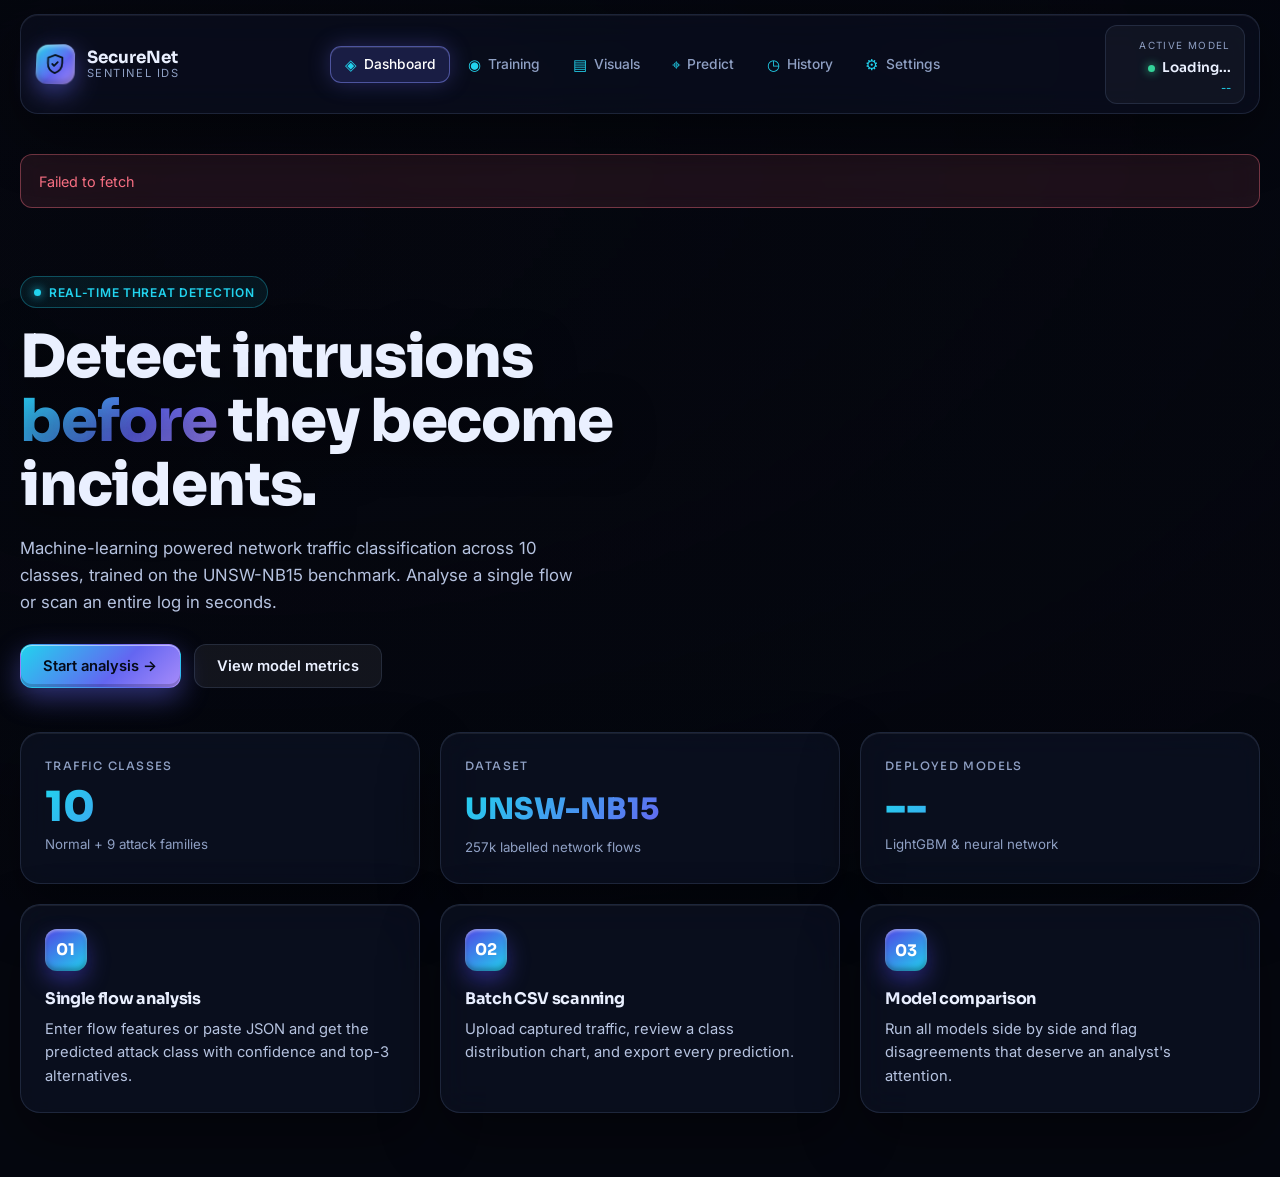
==== frontend_3d/index.html @ 2d17eccb "Add 3D frontend, configurable batch limits, assignment report Co-Authored-By: Claude Sonnet 5 <norep" ====
<!DOCTYPE html>
<html lang="en">
<head>
    <meta charset="UTF-8">
    <meta name="viewport" content="width=device-width, initial-scale=1.0">
    <title>SecureNet Sentinel | AI Intrusion Detection</title>
    <link rel="stylesheet" href="style.css">
    <link rel="preconnect" href="https://fonts.googleapis.com">
    <link href="https://fonts.googleapis.com/css2?family=Inter:wght@400;500;600&family=Sora:wght@500;600;700;800&display=swap" rel="stylesheet">
    <script src="https://cdn.jsdelivr.net/npm/chart.js"></script>
    <script src="https://cdnjs.cloudflare.com/ajax/libs/three.js/r128/three.min.js"></script>
</head>
<body>
    <canvas id="scene3d" aria-hidden="true"></canvas>
    <div class="vignette"></div>

    <div class="app">
        <!-- Top navigation -->
        <header class="topbar">
            <div class="brand">
                <div class="brand-logo">
                    <svg viewBox="0 0 24 24" width="22" height="22" fill="none" stroke="currentColor" stroke-width="2" stroke-linecap="round" stroke-linejoin="round"><path d="M12 2l8 3v6c0 5-3.4 9.3-8 11-4.6-1.7-8-6-8-11V5l8-3z"/><path d="M9 12l2 2 4-4"/></svg>
                </div>
                <div class="brand-text"><strong>SecureNet</strong><span>Sentinel IDS</span></div>
            </div>

            <nav class="sidebar-nav">
                <button class="nav-btn active" data-page="page-dashboard"><span class="icon">◈</span> Dashboard</button>
                <button class="nav-btn" data-page="page-training"><span class="icon">◉</span> Training</button>
                <button class="nav-btn" data-page="page-visualizations"><span class="icon">▤</span> Visuals</button>
                <button class="nav-btn" data-page="page-predictions"><span class="icon">⌖</span> Predict</button>
                <button class="nav-btn" data-page="page-history"><span class="icon">◷</span> History</button>
                <button class="nav-btn" data-page="page-settings"><span class="icon">⚙</span> Settings</button>
            </nav>

            <div class="current-model-status">
                <span class="status-label">Active model</span>
                <div id="statusModelName" class="status-value">Loading...</div>
                <div id="statusModelAcc" class="status-sub">--</div>
            </div>
        </header>

        <main class="main-content">
            <div id="loadingIndicator" class="loading">Connecting to AI Backend...</div>
            <div id="errorIndicator" class="error hidden"></div>

            <!-- Dashboard -->
            <section id="page-dashboard" class="page active">
                <div class="hero">
                    <span class="eyebrow"><i></i> Real-time threat detection</span>
                    <h1>Detect intrusions <em>before</em> they become incidents.</h1>
                    <p>Machine-learning powered network traffic classification across 10 classes, trained on the UNSW-NB15 benchmark. Analyse a single flow or scan an entire log in seconds.</p>
                    <div class="quick-links">
                        <button class="btn primary btn-nav" data-target="page-predictions">Start analysis →</button>
                        <button class="btn secondary btn-nav" data-target="page-visualizations">View model metrics</button>
                    </div>
                </div>

                <div class="layout-grid stats">
                    <div class="card summary-card tilt">
                        <h3>Traffic classes</h3>
                        <div class="big-number">10</div>
                        <small>Normal + 9 attack families</small>
                    </div>
                    <div class="card summary-card tilt">
                        <h3>Dataset</h3>
                        <div class="big-number sm">UNSW-NB15</div>
                        <small>257k labelled network flows</small>
                    </div>
                    <div class="card summary-card tilt">
                        <h3>Deployed models</h3>
                        <div class="big-number" id="dashModelCount">--</div>
                        <small>LightGBM &amp; neural network</small>
                    </div>
                </div>

                <div class="layout-grid features">
                    <div class="card tilt"><div class="f-ico">01</div><h4>Single flow analysis</h4><p>Enter flow features or paste JSON and get the predicted attack class with confidence and top-3 alternatives.</p></div>
                    <div class="card tilt"><div class="f-ico">02</div><h4>Batch CSV scanning</h4><p>Upload captured traffic, review a class distribution chart, and export every prediction.</p></div>
                    <div class="card tilt"><div class="f-ico">03</div><h4>Model comparison</h4><p>Run all models side by side and flag disagreements that deserve an analyst's attention.</p></div>
                </div>
            </section>

            <!-- Training -->
            <section id="page-training" class="page hidden">
                <header class="page-header"><h1>Model Training</h1></header>
                <div class="card">
                    <p>These models were trained on the UNSW-NB15 dataset using an 80/20 train/test split. Due to severe class imbalance, SMOTENC (Synthetic Minority Over-sampling Technique for Nominal and Continuous) was applied to the training set. A RobustScaler was used to handle outliers in the numerical features before passing them to the final estimators.</p>
                    <div class="layout-grid mt-4">
                        <div class="inner"><h4>LightGBM · Gradient Boosting</h4><p>A fast, distributed, high-performance gradient boosting framework based on decision tree algorithms.</p></div>
                        <div class="inner"><h4>MLP · Neural Network</h4><p>A Multi-Layer Perceptron trained with backpropagation, designed to capture complex non-linear relationships in network traffic.</p></div>
                    </div>
                </div>
            </section>

            <!-- Visualizations -->
            <section id="page-visualizations" class="page hidden">
                <header class="page-header">
                    <h1>Model Visualizations</h1>
                    <select id="vizModelSelect" class="form-select"></select>
                </header>
                <div class="layout-grid">
                    <div class="card"><h3>Validation Confusion Matrix</h3><img id="vizConfVal" src="" alt="Validation Confusion Matrix" class="img-fluid"></div>
                    <div class="card"><h3>Test Confusion Matrix</h3><img id="vizConfTest" src="" alt="Test Confusion Matrix" class="img-fluid"></div>
                    <div class="card" style="grid-column: 1 / -1;">
                        <h3>ROC-AUC Curve (Test)</h3>
                        <img id="vizRoc" src="" alt="ROC Curve" class="img-fluid" style="max-width: 600px; margin: 0 auto; display: block;">
                    </div>
                </div>
            </section>

            <!-- Predictions -->
            <section id="page-predictions" class="page hidden">
                <header class="page-header">
                    <h1>Threat Analysis</h1>
                    <select id="predictModelSelect" class="form-select">
                        <option value="compare_all">Compare All Models</option>
                    </select>
                </header>
                <div class="layout-grid">
                    <div class="card">
                        <h2>Manual Input</h2>
                        <div class="toggle-mode mb-3">
                            <label><input type="radio" name="inputMode" value="form" checked> Form</label>
                            <label><input type="radio" name="inputMode" value="json"> JSON</label>
                        </div>
                        <form id="singleForm" class="dynamic-form"></form>
                        <div id="jsonInputMode" class="hidden">
                            <textarea id="jsonInput" rows="10" placeholder='{"proto": "tcp", ...}'></textarea>
                        </div>
                        <button id="btnAnalyze" class="btn primary mt-3">Analyse flow</button>
                        <div id="singleError" class="error hidden mt-3"></div>
                        <div id="singleResultArea" class="mt-4 hidden">
                            <hr>
                            <h3>Result</h3>
                            <div id="singleResultContent"></div>
                        </div>
                    </div>

                    <div class="card">
                        <h2>Batch Prediction (Upload CSV)</h2>
                        <input type="file" id="batchFile" accept=".csv" class="mb-3">
                        <button id="btnBatch" class="btn primary">Run Detection</button>
                        <div id="batchError" class="error hidden mt-3"></div>
                        <div id="batchResults" class="hidden mt-4">
                            <hr>
                            <div class="flex-between mb-3">
                                <h3>Batch Results</h3>
                                <button id="btnDownloadCSV" class="btn secondary sm">Download Results</button>
                            </div>
                            <div id="batchChartContainer" class="hidden mb-4">
                                <h4>Distribution</h4>
                                <canvas id="batchChart"></canvas>
                            </div>
                            <div class="table-responsive">
                                <table id="batchTable" class="data-table">
                                    <thead><tr id="batchTableHeadRow"></tr></thead>
                                    <tbody></tbody>
                                </table>
                            </div>
                        </div>
                    </div>
                </div>
            </section>

            <!-- History -->
            <section id="page-history" class="page hidden">
                <header class="page-header"><h1>Model Performance</h1></header>
                <div class="card">
                    <table class="data-table">
                        <thead><tr><th>Model</th><th>Test Accuracy</th><th>Test Weighted F1</th><th>Dataset</th></tr></thead>
                        <tbody id="historyTableBody"></tbody>
                    </table>
                </div>
            </section>

            <!-- Settings -->
            <section id="page-settings" class="page hidden">
                <header class="page-header"><h1>Settings</h1></header>
                <div class="card" style="max-width: 520px;">
                    <div class="form-group mb-3">
                        <label>API Base URL</label>
                        <input type="text" id="apiBaseUrl" value="http://127.0.0.1:8000/api">
                    </div>
                    <div class="form-group mb-3">
                        <label>API Key</label>
                        <input type="password" id="apiKey" placeholder="Required for Analyze / Batch requests">
                    </div>
                    <button id="btnTestConnection" class="btn secondary">Test Connection</button>
                    <div id="settingsResult" class="mt-3"></div>
                </div>
            </section>
        </main>
    </div>

    <script src="scene.js"></script>
    <script src="app.js"></script>
</body>
</html>
---- frontend_3d/style.css ----
:root {
    --bg: #05070f;
    --panel: rgba(14, 20, 38, 0.62);
    --panel-solid: #0e1426;
    --border: rgba(125, 150, 200, 0.18);
    --text: #eaf0ff;
    --muted: #8fa0c4;
    --cyan: #22d3ee;
    --indigo: #6366f1;
    --violet: #a78bfa;
    --safe: #34d399;
    --danger: #fb7185;
    --warn: #fbbf24;
    --grad: linear-gradient(135deg, #22d3ee, #6366f1 60%, #a78bfa);
}

* { box-sizing: border-box; margin: 0; padding: 0; }
html { scroll-behavior: smooth; }
body {
    font-family: 'Inter', system-ui, sans-serif;
    background: var(--bg);
    color: var(--text);
    min-height: 100vh;
    line-height: 1.6;
    overflow-x: hidden;
}

#scene3d { position: fixed; inset: 0; width: 100vw; height: 100vh; z-index: 0; }
.vignette {
    position: fixed; inset: 0; z-index: 1; pointer-events: none;
    background:
        radial-gradient(ellipse at 20% 30%, rgba(5, 7, 15, 0.0), rgba(5, 7, 15, 0.75) 100%),
        linear-gradient(180deg, rgba(5, 7, 15, 0.2), rgba(5, 7, 15, 0.55));
}
.app { position: relative; z-index: 2; }

h1, h2, h3, h4 { font-family: 'Sora', 'Inter', sans-serif; letter-spacing: -0.02em; }
h2 { font-size: 1.15rem; margin-bottom: 1rem; }
h3 { font-size: 0.85rem; color: var(--muted); font-weight: 500; margin-bottom: 0.6rem; }
h4 { font-size: 1rem; margin-bottom: 0.4rem; }
p { color: #b6c3e0; }
hr { border: 0; border-top: 1px solid var(--border); margin: 1rem 0; }
ul { padding-left: 1.2rem; color: #b6c3e0; }
small { color: var(--muted); }

.hidden { display: none !important; }
.mt-3 { margin-top: 1rem; } .mt-4 { margin-top: 1.5rem; }
.mb-3 { margin-bottom: 1rem; } .mb-4 { margin-bottom: 1.5rem; }
.text-muted { color: var(--muted); }
.flex-between { display: flex; justify-content: space-between; align-items: center; }

/* ---------- Top bar ---------- */
.topbar {
    position: sticky; top: 14px; z-index: 20;
    margin: 14px auto 0; width: min(1240px, calc(100% - 28px));
    display: flex; align-items: center; justify-content: space-between; gap: 1rem;
    padding: 0.6rem 0.9rem;
    background: rgba(10, 15, 30, 0.7);
    backdrop-filter: blur(18px) saturate(140%);
    border: 1px solid var(--border);
    border-radius: 18px;
    box-shadow: 0 20px 60px rgba(0, 0, 0, 0.45), inset 0 1px 0 rgba(255, 255, 255, 0.06);
}
.brand { display: flex; align-items: center; gap: 0.7rem; }
.brand-logo {
    width: 40px; height: 40px; border-radius: 12px; display: grid; place-items: center;
    color: #06121f; background: var(--grad);
    box-shadow: 0 8px 24px rgba(99, 102, 241, 0.5), inset 0 -3px 6px rgba(0, 0, 0, 0.25), inset 0 2px 4px rgba(255, 255, 255, 0.5);
    transform: perspective(200px) rotateY(-14deg) rotateX(8deg);
}
.brand-text { display: flex; flex-direction: column; line-height: 1.15; }
.brand-text strong { font-family: 'Sora', sans-serif; font-size: 1.05rem; }
.brand-text span { font-size: 0.7rem; color: var(--muted); letter-spacing: 0.14em; text-transform: uppercase; }

.sidebar-nav { display: flex; gap: 0.2rem; flex-wrap: wrap; justify-content: center; }
.nav-btn {
    display: flex; align-items: center; gap: 0.45rem;
    padding: 0.5rem 0.85rem; border-radius: 11px;
    border: 1px solid transparent; background: transparent; color: var(--muted);
    font: 500 0.86rem 'Inter', sans-serif; cursor: pointer; transition: all 0.18s ease;
}
.nav-btn .icon { color: var(--cyan); font-size: 0.95rem; }
.nav-btn:hover { color: var(--text); background: rgba(255, 255, 255, 0.05); }
.nav-btn.active {
    color: #fff; background: rgba(99, 102, 241, 0.2); border-color: rgba(129, 140, 248, 0.5);
    box-shadow: 0 0 22px rgba(99, 102, 241, 0.3), inset 0 1px 0 rgba(255, 255, 255, 0.1);
}

.current-model-status {
    text-align: right; padding: 0.35rem 0.8rem; border-radius: 12px;
    background: rgba(255, 255, 255, 0.04); border: 1px solid var(--border); min-width: 140px;
}
.status-label { font-size: 0.62rem; text-transform: uppercase; letter-spacing: 0.14em; color: var(--muted); }
.status-value { font-family: 'Sora', sans-serif; font-size: 0.85rem; font-weight: 600; }
.status-value::before {
    content: ''; display: inline-block; width: 7px; height: 7px; border-radius: 50%;
    background: var(--safe); margin-right: 0.4rem; box-shadow: 0 0 10px var(--safe);
    animation: pulse 2s infinite;
}
.status-sub { font-size: 0.72rem; color: var(--cyan); }
@keyframes pulse { 50% { opacity: 0.35; } }

/* ---------- Main ---------- */
.main-content { width: min(1240px, calc(100% - 28px)); margin: 0 auto; padding: 2.5rem 0 4rem; }
.page { animation: rise 0.5s cubic-bezier(.2, .8, .2, 1); }
@keyframes rise { from { opacity: 0; transform: translateY(18px) scale(0.99); } }

.page-header {
    display: flex; justify-content: space-between; align-items: center; gap: 1rem;
    margin-bottom: 1.5rem; flex-wrap: wrap;
}
.page-header h1 { font-size: 2rem; font-weight: 700; }

.layout-grid { display: grid; grid-template-columns: repeat(auto-fit, minmax(320px, 1fr)); gap: 1.25rem; }
.layout-grid.stats, .layout-grid.features { margin-top: 1.25rem; }

/* Hero */
.hero { max-width: 640px; padding: 3rem 0 1.5rem; }
.eyebrow {
    display: inline-flex; align-items: center; gap: 0.5rem; padding: 0.35rem 0.8rem;
    border-radius: 999px; font-size: 0.75rem; font-weight: 600; letter-spacing: 0.06em; text-transform: uppercase;
    color: var(--cyan); background: rgba(34, 211, 238, 0.08); border: 1px solid rgba(34, 211, 238, 0.3);
}
.eyebrow i { width: 7px; height: 7px; border-radius: 50%; background: var(--cyan); box-shadow: 0 0 10px var(--cyan); }
.hero h1 {
    font-size: clamp(2.2rem, 5vw, 3.7rem); line-height: 1.08; font-weight: 800; margin: 1.1rem 0;
    text-shadow: 0 10px 40px rgba(0, 0, 0, 0.6);
}
.hero h1 em {
    font-style: normal; background: var(--grad); -webkit-background-clip: text; background-clip: text; color: transparent;
}
.hero p { font-size: 1.05rem; max-width: 560px; margin-bottom: 1.75rem; }
.quick-links { display: flex; gap: 0.8rem; flex-wrap: wrap; }

/* ---------- Cards (glass + 3D) ---------- */
.card {
    position: relative;
    background: var(--panel);
    backdrop-filter: blur(16px) saturate(130%);
    border: 1px solid var(--border);
    border-radius: 20px;
    padding: 1.5rem;
    box-shadow: 0 24px 60px rgba(0, 0, 0, 0.4), inset 0 1px 0 rgba(255, 255, 255, 0.07);
    transition: transform 0.12s ease-out, border-color 0.2s, box-shadow 0.2s;
    transform-style: preserve-3d;
}
.card.tilt:hover { border-color: rgba(129, 140, 248, 0.55); box-shadow: 0 30px 70px rgba(79, 70, 229, 0.25), inset 0 1px 0 rgba(255, 255, 255, 0.1); }
.summary-card h3 { text-transform: uppercase; letter-spacing: 0.12em; font-size: 0.72rem; }
.big-number {
    font-family: 'Sora', sans-serif; font-size: 2.6rem; font-weight: 800; line-height: 1.1;
    background: var(--grad); -webkit-background-clip: text; background-clip: text; color: transparent;
}
.big-number.sm { font-size: 1.85rem; padding: 0.5rem 0; }
.features .card p { font-size: 0.92rem; }
.f-ico {
    width: 42px; height: 42px; border-radius: 12px; display: grid; place-items: center; margin-bottom: 0.9rem;
    font-family: 'Sora', sans-serif; font-weight: 700; color: #fff;
    background: linear-gradient(145deg, #4f46e5, #22d3ee);
    box-shadow: 0 10px 22px rgba(79, 70, 229, 0.45), inset 0 2px 3px rgba(255, 255, 255, 0.4), inset 0 -3px 5px rgba(0, 0, 0, 0.3);
    transform: translateZ(30px);
}
.inner { padding: 1rem 1.1rem; border-radius: 14px; background: rgba(255, 255, 255, 0.03); border: 1px solid var(--border); }

/* ---------- Buttons & inputs ---------- */
.btn {
    padding: 0.75rem 1.4rem; border-radius: 12px; border: 1px solid transparent;
    font: 600 0.92rem 'Inter', sans-serif; cursor: pointer; transition: all 0.18s ease;
}
.btn.primary {
    color: #050a18; background: var(--grad);
    box-shadow: 0 10px 28px rgba(99, 102, 241, 0.45), inset 0 1px 0 rgba(255, 255, 255, 0.5), inset 0 -3px 0 rgba(0, 0, 0, 0.18);
}
.btn.primary:hover { transform: translateY(-2px); box-shadow: 0 16px 36px rgba(99, 102, 241, 0.6), inset 0 1px 0 rgba(255, 255, 255, 0.5), inset 0 -3px 0 rgba(0, 0, 0, 0.18); }
.btn.primary:active { transform: translateY(1px); }
.btn.secondary { color: var(--text); background: rgba(255, 255, 255, 0.06); border-color: var(--border); }
.btn.secondary:hover { border-color: var(--cyan); color: var(--cyan); }
.btn.sm { padding: 0.45rem 0.9rem; font-size: 0.8rem; }

input[type="text"], input[type="password"], textarea, .form-select {
    width: 100%; padding: 0.6rem 0.8rem; color: var(--text);
    background: rgba(4, 7, 18, 0.7); border: 1px solid var(--border); border-radius: 11px;
    font: 0.9rem 'Inter', sans-serif; outline: none; transition: border-color 0.15s, box-shadow 0.15s;
}
textarea { font-family: ui-monospace, Consolas, monospace; resize: vertical; }
input:focus, textarea:focus, .form-select:focus { border-color: var(--cyan); box-shadow: 0 0 0 3px rgba(34, 211, 238, 0.18); }
.form-select { width: auto; min-width: 230px; cursor: pointer; }
.form-select option { background: var(--panel-solid); }
input[type="file"] { color: var(--muted); font-size: 0.88rem; }
input[type="file"]::file-selector-button {
    margin-right: 0.8rem; padding: 0.5rem 0.9rem; border-radius: 9px; cursor: pointer;
    border: 1px solid var(--border); background: rgba(255, 255, 255, 0.07); color: var(--text);
}
.toggle-mode { display: inline-flex; gap: 0.2rem; padding: 0.25rem; border-radius: 12px; background: rgba(4, 7, 18, 0.7); border: 1px solid var(--border); }
.toggle-mode label { padding: 0.35rem 1rem; border-radius: 9px; cursor: pointer; font-size: 0.85rem; color: var(--muted); }
.toggle-mode label:has(input:checked) { background: rgba(99, 102, 241, 0.3); color: #fff; }
.toggle-mode input { display: none; }

.dynamic-form {
    display: grid; grid-template-columns: repeat(auto-fill, minmax(135px, 1fr)); gap: 0.7rem;
    max-height: 400px; overflow-y: auto; padding-right: 0.4rem;
}
.form-group label { display: block; font-size: 0.7rem; color: var(--muted); margin-bottom: 0.25rem; font-family: ui-monospace, Consolas, monospace; }
::-webkit-scrollbar { width: 8px; height: 8px; }
::-webkit-scrollbar-thumb { background: rgba(125, 150, 200, 0.3); border-radius: 8px; }

/* ---------- Feedback ---------- */
.loading, .error { padding: 0.9rem 1.1rem; border-radius: 12px; margin-bottom: 1.25rem; font-size: 0.9rem; backdrop-filter: blur(10px); }
.loading { background: rgba(34, 211, 238, 0.1); border: 1px solid rgba(34, 211, 238, 0.35); color: var(--cyan); }
.error { background: rgba(251, 113, 133, 0.1); border: 1px solid rgba(251, 113, 133, 0.4); color: var(--danger); }

.badge { display: inline-block; padding: 0.2rem 0.7rem; border-radius: 999px; font-size: 0.8rem; font-weight: 600; border: 1px solid transparent; }
.badge.safe { background: rgba(52, 211, 153, 0.12); color: var(--safe); border-color: rgba(52, 211, 153, 0.4); }
.badge.danger { background: rgba(251, 113, 133, 0.12); color: var(--danger); border-color: rgba(251, 113, 133, 0.4); box-shadow: 0 0 18px rgba(251, 113, 133, 0.2); }
.badge.warning { background: rgba(251, 191, 36, 0.12); color: var(--warn); border-color: rgba(251, 191, 36, 0.4); }

.compare-row {
    display: flex; align-items: center; justify-content: space-between; gap: 1rem;
    padding: 0.7rem 0.9rem; margin-bottom: 0.5rem; border-radius: 12px;
    background: rgba(4, 7, 18, 0.5); border: 1px solid var(--border);
}
.compare-model-name { font-weight: 600; }

/* ---------- Tables & images ---------- */
.table-responsive { overflow: auto; max-height: 460px; border: 1px solid var(--border); border-radius: 14px; }
.data-table { width: 100%; border-collapse: collapse; font-size: 0.88rem; }
.data-table th {
    position: sticky; top: 0; text-align: left; padding: 0.75rem 1rem; background: var(--panel-solid);
    color: var(--muted); font-size: 0.7rem; text-transform: uppercase; letter-spacing: 0.1em;
}
.data-table td { padding: 0.7rem 1rem; border-top: 1px solid var(--border); }
.data-table tbody tr:hover { background: rgba(99, 102, 241, 0.08); }
.img-fluid { width: 100%; height: auto; border-radius: 14px; background: #fff; box-shadow: 0 14px 40px rgba(0, 0, 0, 0.5); }

@media (max-width: 900px) {
    .topbar { flex-wrap: wrap; position: static; }
    .current-model-status { text-align: left; }
    .hero { padding-top: 1.5rem; }
    .layout-grid { grid-template-columns: 1fr; }
}
@media (prefers-reduced-motion: reduce) {
    .page, .status-value::before { animation: none; }
    .card { transition: none; }
}
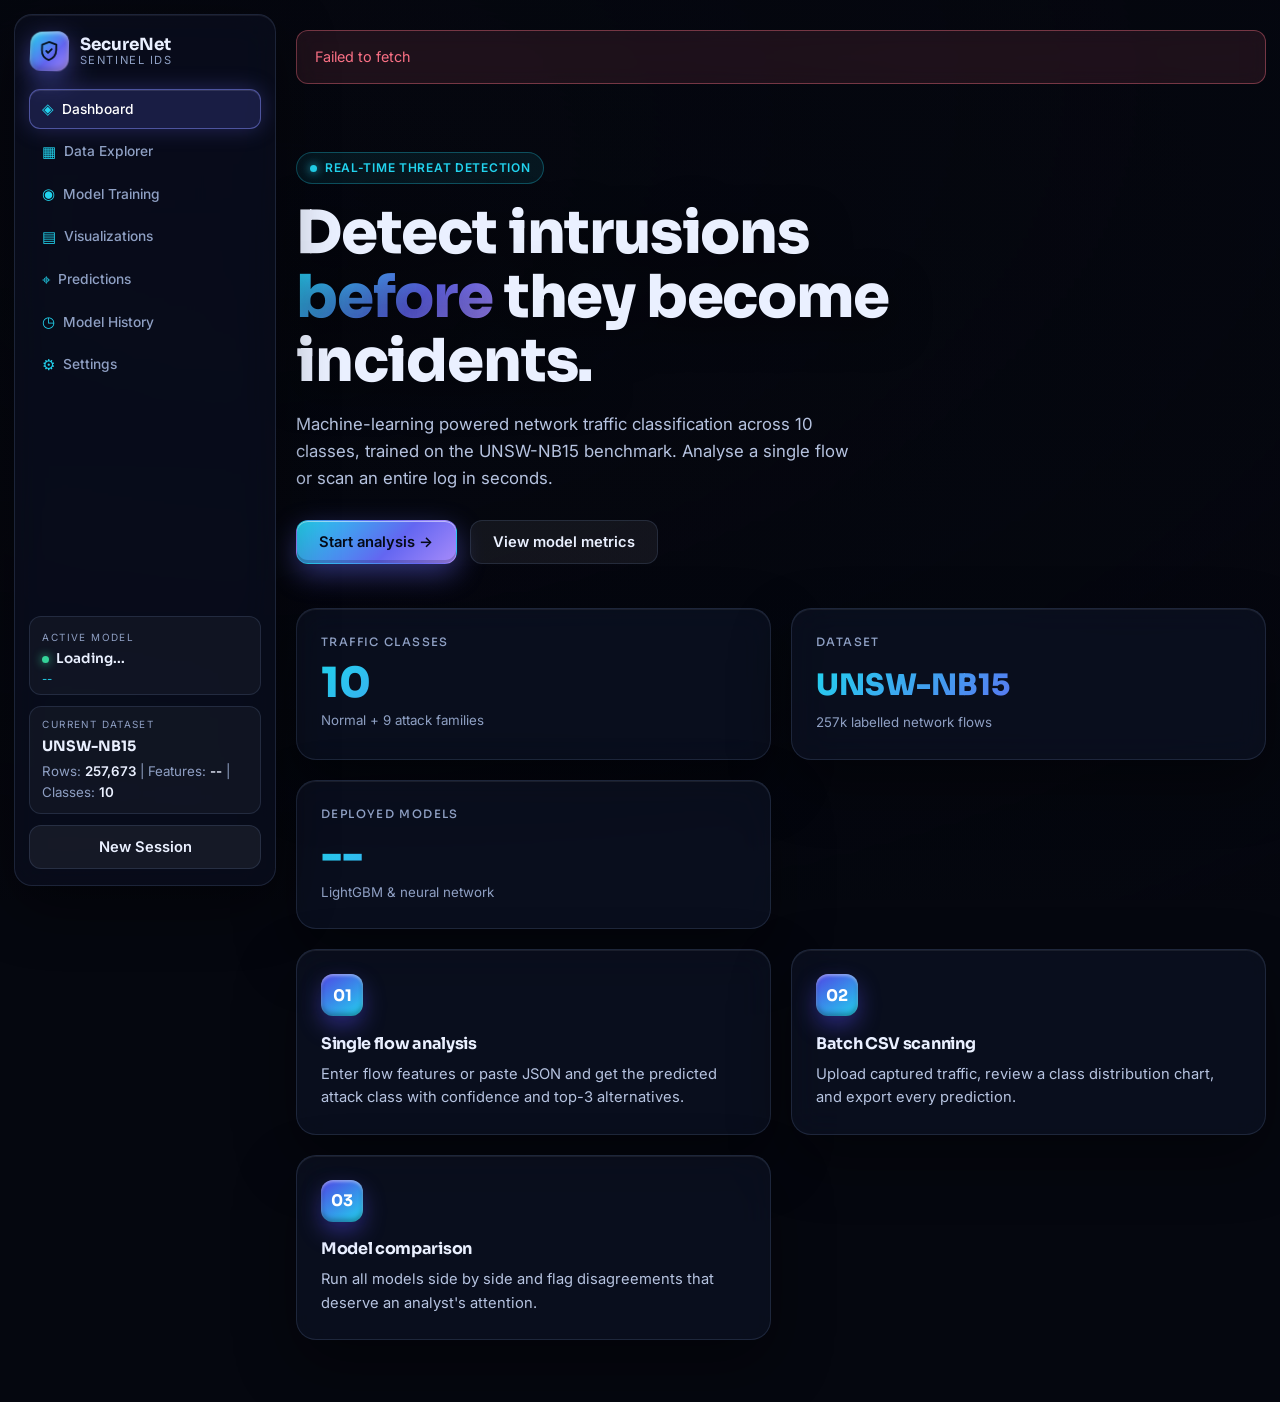
==== commit e91ba763: "Match sample screens: sidebar layout, data explorer, accuracy/feature charts, history actions; add n" ====
--- a/frontend_3d/index.html
+++ b/frontend_3d/index.html
@@ -15,8 +15,8 @@
     <div class="vignette"></div>
 
     <div class="app">
-        <!-- Top navigation -->
-        <header class="topbar">
+        <!-- Sidebar navigation -->
+        <aside class="topbar">
             <div class="brand">
                 <div class="brand-logo">
                     <svg viewBox="0 0 24 24" width="22" height="22" fill="none" stroke="currentColor" stroke-width="2" stroke-linecap="round" stroke-linejoin="round"><path d="M12 2l8 3v6c0 5-3.4 9.3-8 11-4.6-1.7-8-6-8-11V5l8-3z"/><path d="M9 12l2 2 4-4"/></svg>
@@ -26,19 +26,28 @@
 
             <nav class="sidebar-nav">
                 <button class="nav-btn active" data-page="page-dashboard"><span class="icon">◈</span> Dashboard</button>
-                <button class="nav-btn" data-page="page-training"><span class="icon">◉</span> Training</button>
-                <button class="nav-btn" data-page="page-visualizations"><span class="icon">▤</span> Visuals</button>
-                <button class="nav-btn" data-page="page-predictions"><span class="icon">⌖</span> Predict</button>
-                <button class="nav-btn" data-page="page-history"><span class="icon">◷</span> History</button>
+                <button class="nav-btn" data-page="page-explorer"><span class="icon">▦</span> Data Explorer</button>
+                <button class="nav-btn" data-page="page-training"><span class="icon">◉</span> Model Training</button>
+                <button class="nav-btn" data-page="page-visualizations"><span class="icon">▤</span> Visualizations</button>
+                <button class="nav-btn" data-page="page-predictions"><span class="icon">⌖</span> Predictions</button>
+                <button class="nav-btn" data-page="page-history"><span class="icon">◷</span> Model History</button>
                 <button class="nav-btn" data-page="page-settings"><span class="icon">⚙</span> Settings</button>
             </nav>
 
-            <div class="current-model-status">
-                <span class="status-label">Active model</span>
-                <div id="statusModelName" class="status-value">Loading...</div>
-                <div id="statusModelAcc" class="status-sub">--</div>
+            <div class="sidebar-foot">
+                <div class="current-model-status">
+                    <span class="status-label">Active model</span>
+                    <div id="statusModelName" class="status-value">Loading...</div>
+                    <div id="statusModelAcc" class="status-sub">--</div>
+                </div>
+                <div class="dataset-info">
+                    <span class="status-label">Current dataset</span>
+                    <strong>UNSW-NB15</strong>
+                    <small>Rows: <b id="dsRows">257,673</b> | Features: <b id="dsFeatures">--</b> | Classes: <b>10</b></small>
+                </div>
+                <button id="btnNewSession" class="btn secondary new-session">New Session</button>
             </div>
-        </header>
+        </aside>
 
         <main class="main-content">
             <div id="loadingIndicator" class="loading">Connecting to AI Backend...</div>
@@ -81,27 +90,64 @@
                 </div>
             </section>
 
+            <!-- Data Explorer -->
+            <section id="page-explorer" class="page hidden">
+                <header class="page-header"><h1>Data Explorer</h1></header>
+                <div class="card">
+                    <h2>Dataset Upload</h2>
+                    <input type="file" id="explorerFile" accept=".csv" class="mb-3">
+                    <p class="text-muted" id="explorerHint">Choose a CSV to preview it locally. Nothing is uploaded to the server.</p>
+                    <div id="explorerOut" class="hidden mt-3">
+                        <div class="table-responsive"><table class="data-table"><thead id="explorerHead"></thead><tbody id="explorerBody"></tbody></table></div>
+                        <div class="ds-stats mt-3" id="explorerStats"></div>
+                        <div id="explorerChartWrap" class="hidden mt-4"><h4>Class distribution (attack_cat)</h4><canvas id="explorerChart"></canvas></div>
+                    </div>
+                </div>
+            </section>
+
             <!-- Training -->
             <section id="page-training" class="page hidden">
                 <header class="page-header"><h1>Model Training</h1></header>
-                <div class="card">
-                    <p>These models were trained on the UNSW-NB15 dataset using an 80/20 train/test split. Due to severe class imbalance, SMOTENC (Synthetic Minority Over-sampling Technique for Nominal and Continuous) was applied to the training set. A RobustScaler was used to handle outliers in the numerical features before passing them to the final estimators.</p>
-                    <div class="layout-grid mt-4">
-                        <div class="inner"><h4>LightGBM · Gradient Boosting</h4><p>A fast, distributed, high-performance gradient boosting framework based on decision tree algorithms.</p></div>
-                        <div class="inner"><h4>MLP · Neural Network</h4><p>A Multi-Layer Perceptron trained with backpropagation, designed to capture complex non-linear relationships in network traffic.</p></div>
-                    </div>
+                <div class="algo-row">
+                    <div class="algo selected"><b>LightGBM</b><span>★★★</span></div>
+                    <div class="algo selected"><b>MLP</b><span>★★★</span></div>
+                    <div class="algo"><b>Random Forest</b><span>notebook only</span></div>
+                    <div class="algo"><b>XGBoost</b><span>notebook only</span></div>
+                </div>
+                <div class="layout-grid mt-4">
+                    <div class="card">
+                        <h2>Algorithm Configuration</h2>
+                        <div class="kv"><span>LightGBM</span><b>defaults, random_state=42</b></div>
+                        <div class="kv"><span>MLP hidden layers</span><b>(100, 50)</b></div>
+                        <div class="kv"><span>MLP max iterations</span><b>1000</b></div>
+                        <div class="kv"><span>Scaler</span><b>RobustScaler</b></div>
+                        <div class="kv"><span>Encoding</span><b>One-hot (proto, service, state)</b></div>
+                    </div>
+                    <div class="card">
+                        <h2>Training Settings</h2>
+                        <div class="kv"><span>Train / validation split</span><b>80 / 20 (stratified)</b></div>
+                        <div class="kv"><span>Class balancing</span><b>SMOTENC</b></div>
+                        <div class="kv"><span>Final test set</span><b>UNSW-NB15 partition (82,332)</b></div>
+                        <div class="progress"><div style="width:100%"></div></div>
+                        <small>Training complete. Models are trained in the notebook (Assignmetn_one_file.ipynb) and loaded here for inference.</small>
+                    </div>
+                </div>
+                <div class="card mt-4">
+                    <p>Due to severe class imbalance, SMOTENC (SMOTE for Nominal and Continuous features) was applied to the training set, and a RobustScaler handles outliers in numeric features. LightGBM is a fast gradient-boosting framework on decision trees; the MLP is a neural network trained with backpropagation to capture non-linear relationships in network traffic.</p>
                 </div>
             </section>
 
             <!-- Visualizations -->
             <section id="page-visualizations" class="page hidden">
                 <header class="page-header">
-                    <h1>Model Visualizations</h1>
+                    <h1>Visualization Dashboard</h1>
                     <select id="vizModelSelect" class="form-select"></select>
                 </header>
                 <div class="layout-grid">
-                    <div class="card"><h3>Validation Confusion Matrix</h3><img id="vizConfVal" src="" alt="Validation Confusion Matrix" class="img-fluid"></div>
-                    <div class="card"><h3>Test Confusion Matrix</h3><img id="vizConfTest" src="" alt="Test Confusion Matrix" class="img-fluid"></div>
+                    <div class="card"><h3>Model Accuracy Comparison</h3><canvas id="vizAccChart"></canvas></div>
+                    <div class="card"><h3>Feature Importance (LightGBM, top 10)</h3><canvas id="vizFeatChart"></canvas></div>
+                    <div class="card"><h3>Confusion Matrix (Test)</h3><img id="vizConfTest" src="" alt="Test Confusion Matrix" class="img-fluid"></div>
+                    <div class="card"><h3>Confusion Matrix (Validation)</h3><img id="vizConfVal" src="" alt="Validation Confusion Matrix" class="img-fluid"></div>
                     <div class="card" style="grid-column: 1 / -1;">
                         <h3>ROC-AUC Curve (Test)</h3>
                         <img id="vizRoc" src="" alt="ROC Curve" class="img-fluid" style="max-width: 600px; margin: 0 auto; display: block;">
@@ -112,7 +158,7 @@
             <!-- Predictions -->
             <section id="page-predictions" class="page hidden">
                 <header class="page-header">
-                    <h1>Threat Analysis</h1>
+                    <h1>Make Predictions</h1>
                     <select id="predictModelSelect" class="form-select">
                         <option value="compare_all">Compare All Models</option>
                     </select>
@@ -165,12 +211,16 @@
 
             <!-- History -->
             <section id="page-history" class="page hidden">
-                <header class="page-header"><h1>Model Performance</h1></header>
+                <header class="page-header"><h1>Model Performance History</h1></header>
                 <div class="card">
                     <table class="data-table">
-                        <thead><tr><th>Model</th><th>Test Accuracy</th><th>Test Weighted F1</th><th>Dataset</th></tr></thead>
+                        <thead><tr><th>Date</th><th>ID</th><th>Model</th><th>Accuracy</th><th>Weighted F1</th><th>Dataset</th><th>Action</th></tr></thead>
                         <tbody id="historyTableBody"></tbody>
                     </table>
+                    <div class="mt-3 hist-actions">
+                        <button class="btn secondary sm" id="btnCompareAll">Compare</button>
+                        <button class="btn secondary sm" id="btnClearHist">Clear list</button>
+                    </div>
                 </div>
             </section>
 
@@ -195,5 +245,6 @@
 
     <script src="scene.js"></script>
     <script src="app.js"></script>
+    <script src="extras.js"></script>
 </body>
 </html>
--- a/frontend_3d/style.css
+++ b/frontend_3d/style.css
@@ -241,3 +241,40 @@
     .page, .status-value::before { animation: none; }
     .card { transition: none; }
 }
+
+/* ---------- Sidebar layout (matches sample screens) ---------- */
+.app { display: flex; align-items: flex-start; gap: 1.25rem; width: min(1440px, calc(100% - 28px)); margin: 14px auto; }
+.topbar {
+    position: sticky; top: 14px; margin: 0; width: 262px; flex-shrink: 0;
+    height: calc(100vh - 28px); flex-direction: column; align-items: stretch; justify-content: flex-start; gap: 1.1rem;
+    padding: 1rem 0.85rem; overflow-y: auto;
+}
+.sidebar-nav { flex-direction: column; flex-wrap: nowrap; justify-content: flex-start; gap: 0.15rem; }
+.nav-btn { width: 100%; padding: 0.6rem 0.8rem; }
+.main-content { flex: 1; min-width: 0; width: auto; margin: 0; padding: 1rem 0 3rem; }
+.sidebar-foot { margin-top: auto; display: flex; flex-direction: column; gap: 0.7rem; }
+.current-model-status { text-align: left; }
+.dataset-info { display: flex; flex-direction: column; gap: 0.15rem; padding: 0.6rem 0.8rem; border-radius: 12px; background: rgba(255,255,255,0.04); border: 1px solid var(--border); }
+.dataset-info strong { font-family: 'Sora', sans-serif; font-size: 0.9rem; }
+.dataset-info small b { color: var(--text); font-weight: 600; }
+.new-session { width: 100%; }
+
+.algo-row { display: grid; grid-template-columns: repeat(auto-fit, minmax(150px, 1fr)); gap: 0.8rem; }
+.algo { padding: 0.9rem 1rem; border-radius: 14px; text-align: center; border: 1px dashed var(--border); color: var(--muted); background: rgba(255,255,255,0.02); display: flex; flex-direction: column; gap: 0.25rem; }
+.algo b { font-family: 'Sora', sans-serif; color: var(--text); }
+.algo span { font-size: 0.8rem; }
+.algo.selected { border: 1px solid var(--cyan); background: rgba(34,211,238,0.08); box-shadow: 0 0 24px rgba(34,211,238,0.15); }
+.algo.selected span { color: var(--warn); }
+.kv { display: flex; justify-content: space-between; gap: 1rem; padding: 0.55rem 0; border-bottom: 1px solid var(--border); font-size: 0.9rem; }
+.kv span { color: var(--muted); }
+.progress { height: 10px; border-radius: 999px; background: rgba(255,255,255,0.08); margin: 1rem 0 0.5rem; overflow: hidden; }
+.progress div { height: 100%; background: var(--grad); border-radius: 999px; }
+.ds-stats { display: flex; gap: 0.6rem; flex-wrap: wrap; align-items: center; }
+.hist-actions { display: flex; gap: 0.6rem; }
+
+@media (max-width: 900px) {
+    .app { flex-direction: column; }
+    .topbar { position: static; width: 100%; height: auto; }
+    .sidebar-nav { flex-direction: row; flex-wrap: wrap; }
+    .nav-btn { width: auto; }
+}
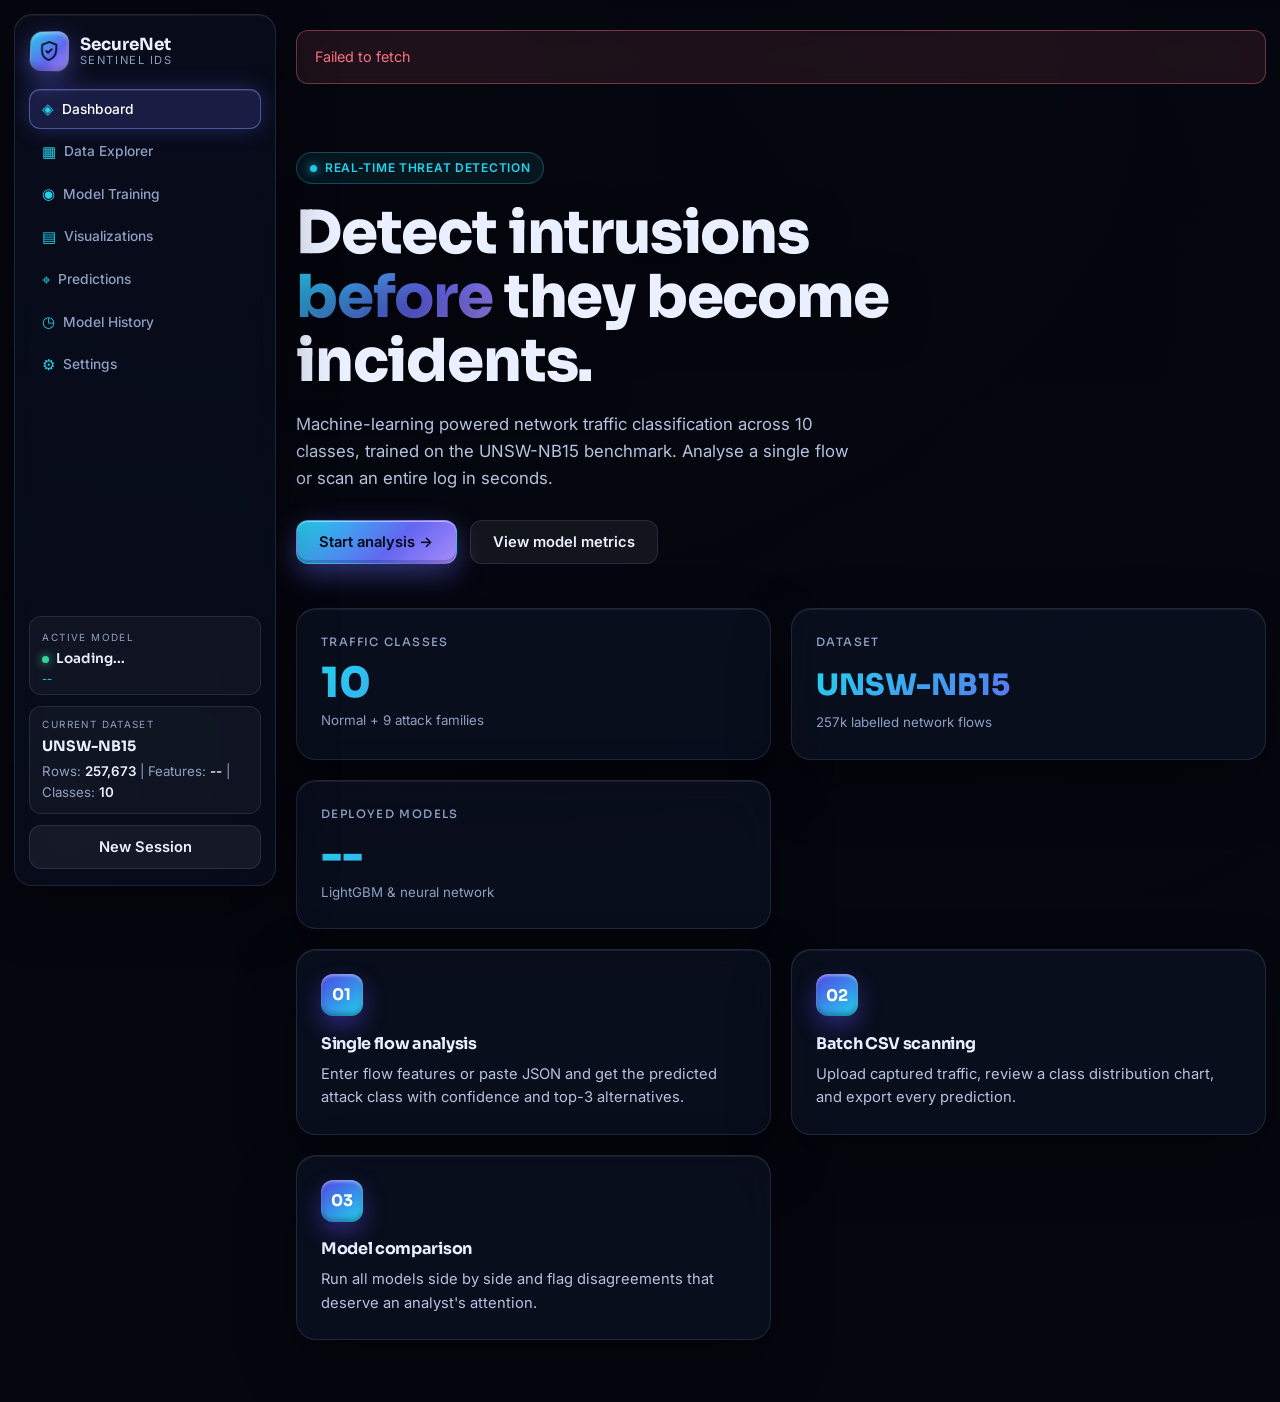
==== commit cc4c2160: "Add two-stage IDS, fix preprocessing train/serve skew, update report and README Co-Authored-By: Clau" ====
--- a/frontend_3d/index.html
+++ b/frontend_3d/index.html
@@ -109,7 +109,8 @@
             <section id="page-training" class="page hidden">
                 <header class="page-header"><h1>Model Training</h1></header>
                 <div class="algo-row">
-                    <div class="algo selected"><b>LightGBM</b><span>★★★</span></div>
+                    <div class="algo selected"><b>Two-Stage IDS</b><span>★★★ recommended</span></div>
+                    <div class="algo selected"><b>LightGBM</b><span>★★☆</span></div>
                     <div class="algo selected"><b>MLP</b><span>★★★</span></div>
                     <div class="algo"><b>Random Forest</b><span>notebook only</span></div>
                     <div class="algo"><b>XGBoost</b><span>notebook only</span></div>
@@ -117,7 +118,9 @@
                 <div class="layout-grid mt-4">
                     <div class="card">
                         <h2>Algorithm Configuration</h2>
-                        <div class="kv"><span>LightGBM</span><b>defaults, random_state=42</b></div>
+                        <div class="kv"><span>Two-Stage IDS</span><b>detector + family LightGBM (regularised)</b></div>
+                        <div class="kv"><span>Alert threshold</span><b id="trThreshold">--</b></div>
+                        <div class="kv"><span>LightGBM (baseline)</span><b>defaults, random_state=42</b></div>
                         <div class="kv"><span>MLP hidden layers</span><b>(100, 50)</b></div>
                         <div class="kv"><span>MLP max iterations</span><b>1000</b></div>
                         <div class="kv"><span>Scaler</span><b>RobustScaler</b></div>
@@ -125,8 +128,8 @@
                     </div>
                     <div class="card">
                         <h2>Training Settings</h2>
-                        <div class="kv"><span>Train / validation split</span><b>80 / 20 (stratified)</b></div>
-                        <div class="kv"><span>Class balancing</span><b>SMOTENC</b></div>
+                        <div class="kv"><span>Train partition</span><b>UNSW-NB15 training set (175,341)</b></div>
+                        <div class="kv"><span>Class balancing</span><b>class weights (two-stage) / SMOTENC (baselines)</b></div>
                         <div class="kv"><span>Final test set</span><b>UNSW-NB15 partition (82,332)</b></div>
                         <div class="progress"><div style="width:100%"></div></div>
                         <small>Training complete. Models are trained in the notebook (Assignmetn_one_file.ipynb) and loaded here for inference.</small>
@@ -145,7 +148,7 @@
                 </header>
                 <div class="layout-grid">
                     <div class="card"><h3>Model Accuracy Comparison</h3><canvas id="vizAccChart"></canvas></div>
-                    <div class="card"><h3>Feature Importance (LightGBM, top 10)</h3><canvas id="vizFeatChart"></canvas></div>
+                    <div class="card"><h3>Feature Importance (attack detector, top 10)</h3><canvas id="vizFeatChart"></canvas></div>
                     <div class="card"><h3>Confusion Matrix (Test)</h3><img id="vizConfTest" src="" alt="Test Confusion Matrix" class="img-fluid"></div>
                     <div class="card"><h3>Confusion Matrix (Validation)</h3><img id="vizConfVal" src="" alt="Validation Confusion Matrix" class="img-fluid"></div>
                     <div class="card" style="grid-column: 1 / -1;">
